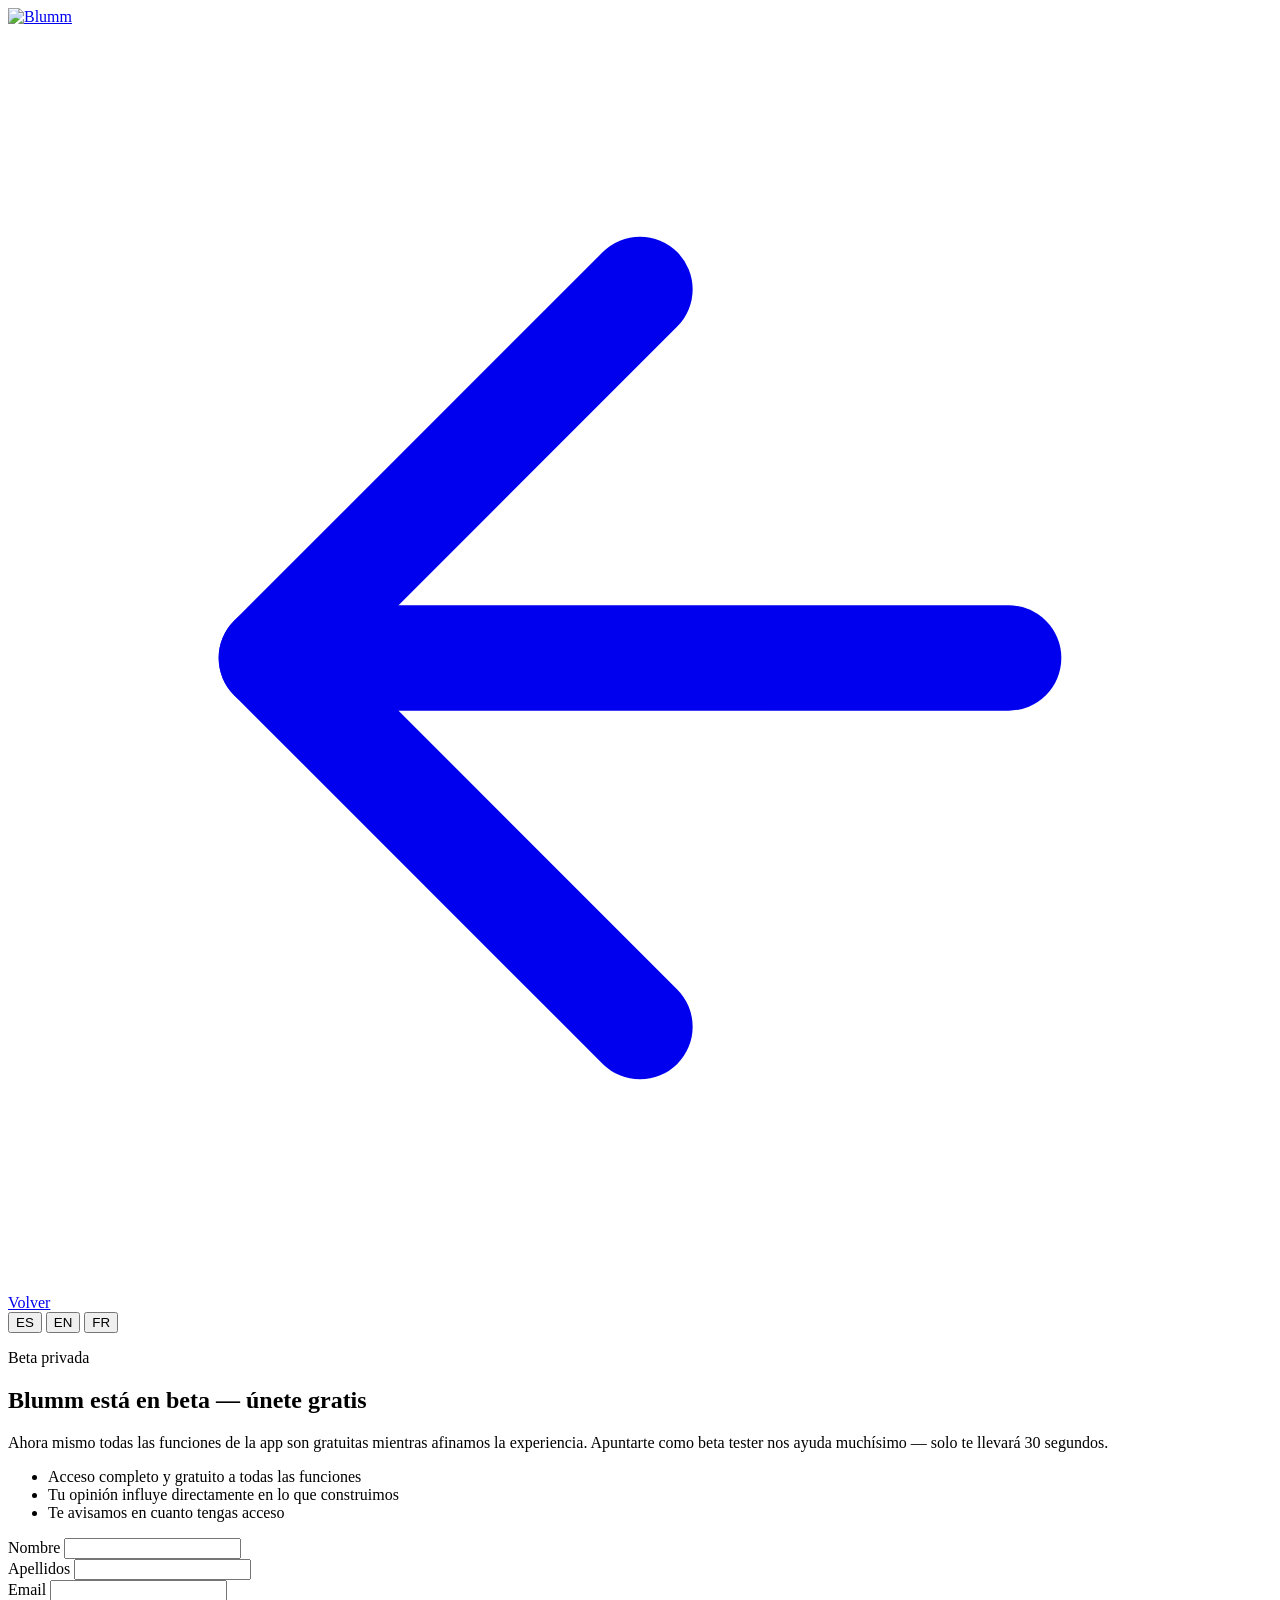
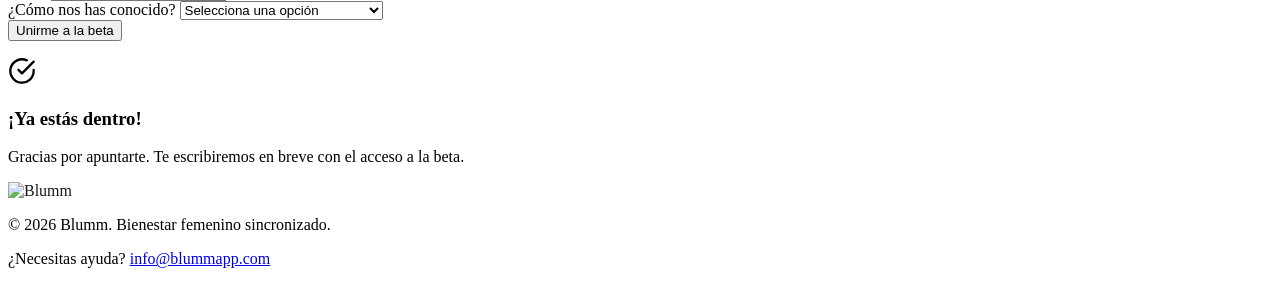
==== beta.html @ 5ee57155 "feat: instala Meta Pixel y TikTok Pixel en todas las páginas - Meta Pixel (ID 1379456450843415): cód" ====
<!doctype html>
<html lang="es">
<head>
  <meta charset="utf-8">
  <meta name="viewport" content="width=device-width, initial-scale=1">
  <title>Blumm · Únete a la beta</title>
  <meta name="description" content="Blumm está en fase beta — únete gratis como beta tester y ayúdanos a mejorar la app.">
  <link rel="icon" type="image/png" href="favicon.png">
  <link rel="preconnect" href="https://fonts.googleapis.com">
  <link rel="preconnect" href="https://fonts.gstatic.com" crossorigin>
  <link href="https://fonts.googleapis.com/css2?family=Bricolage+Grotesque:opsz,wght@12..96,700;12..96,800&display=swap" rel="stylesheet">
  <link rel="stylesheet" href="style.css?v=12">
  <script src="https://cdn.jsdelivr.net/npm/@supabase/supabase-js@2/dist/umd/supabase.min.js"></script>
  <!-- Meta Pixel Code -->
  <script>
    !function(f,b,e,v,n,t,s)
    {if(f.fbq)return;n=f.fbq=function(){n.callMethod?
    n.callMethod.apply(n,arguments):n.queue.push(arguments)};
    if(!f._fbq)f._fbq=n;n.push=n;n.loaded=!0;n.version='2.0';
    n.queue=[];t=b.createElement(e);t.async=!0;
    t.src=v;s=b.getElementsByTagName(e)[0];
    s.parentNode.insertBefore(t,s)}(window,document,'script',
    'https://connect.facebook.net/en_US/fbevents.js');
    fbq('init', '1379456450843415');
    fbq('track', 'PageView');
  </script>
  <noscript><img height="1" width="1" style="display:none" src="https://www.facebook.com/tr?id=1379456450843415&ev=PageView&noscript=1"/></noscript>
  <!-- End Meta Pixel Code -->
  <!-- TikTok Pixel Code Start -->
  <script>
  !function (w, d, t) {
    w.TiktokAnalyticsObject=t;var ttq=w[t]=w[t]||[];ttq.methods=["page","track","identify","instances","debug","on","off","once","ready","alias","group","enableCookie","disableCookie","holdConsent","revokeConsent","grantConsent"],ttq.setAndDefer=function(t,e){t[e]=function(){t.push([e].concat(Array.prototype.slice.call(arguments,0)))}};for(var i=0;i<ttq.methods.length;i++)ttq.setAndDefer(ttq,ttq.methods[i]);ttq.instance=function(t){for(var e=ttq._i[t]||[],n=0;n<ttq.methods.length;n++)ttq.setAndDefer(e,ttq.methods[n]);return e},ttq.load=function(e,n){var r="https://analytics.tiktok.com/i18n/pixel/events.js",o=n&&n.partner;ttq._i=ttq._i||{},ttq._i[e]=[],ttq._i[e]._u=r,ttq._t=ttq._t||{},ttq._t[e]=+new Date,ttq._o=ttq._o||{},ttq._o[e]=n||{};n=document.createElement("script");n.type="text/javascript",n.async=!0,n.src=r+"?sdkid="+e+"&lib="+t;e=document.getElementsByTagName("script")[0];e.parentNode.insertBefore(n,e)};
    ttq.load('DAFTA2RC77U4RNF8LF8G');
    ttq.page();
  }(window, document, 'ttq');
  </script>
  <!-- TikTok Pixel Code End -->
</head>
<body class="landing-body">

  <svg style="display:none" aria-hidden="true">
    <symbol id="ico-check-circle" viewBox="0 0 24 24" fill="none" stroke="currentColor" stroke-width="2" stroke-linecap="round" stroke-linejoin="round">
      <path d="M22 11.08V12a10 10 0 1 1-5.93-9.14"/><path d="m9 11 3 3L22 4"/>
    </symbol>
    <symbol id="ico-alert-circle" viewBox="0 0 24 24" fill="none" stroke="currentColor" stroke-width="2" stroke-linecap="round" stroke-linejoin="round">
      <circle cx="12" cy="12" r="10"/><line x1="12" y1="8" x2="12" y2="12"/><line x1="12" y1="16" x2="12.01" y2="16"/>
    </symbol>
    <symbol id="ico-arrow-left" viewBox="0 0 24 24" fill="none" stroke="currentColor" stroke-width="2" stroke-linecap="round" stroke-linejoin="round">
      <path d="m12 19-7-7 7-7"/><path d="M19 12H5"/>
    </symbol>
  </svg>

  <div class="page-frame">

    <!-- ── HEADER ── -->
    <header>
      <div class="brand">
        <a href="index.html" style="display:flex;align-items:center">
          <img src="blumm-logo-white.png" alt="Blumm" class="blumm-logo">
        </a>
      </div>
      <a href="index.html" class="back-link" data-i18n="back">
        <svg class="ico ico-sm" viewBox="0 0 24 24"><use href="#ico-arrow-left"/></svg>
        <span data-i18n="back">Volver</span>
      </a>
      <div class="header-right">
        <div class="lang-switcher">
          <button class="lang-btn active" id="btn-es" onclick="setLang('es')">ES</button>
          <button class="lang-btn" id="btn-en" onclick="setLang('en')">EN</button>
          <button class="lang-btn" id="btn-fr" onclick="setLang('fr')">FR</button>
        </div>
      </div>
    </header>

    <main>
      <!-- ── BETA ── -->
      <section class="beta-card">
        <div class="beta-copy">
          <p class="eyebrow" data-i18n="beta.eyebrow">Beta privada</p>
          <div class="hero-copy-content">
            <h1 data-i18n="beta.title">Blumm está en beta — únete gratis</h1>
            <p class="lead" data-i18n="beta.lead">Ahora mismo todas las funciones de la app son gratuitas mientras afinamos la experiencia. Apuntarte como beta tester nos ayuda muchísimo — solo te llevará 30 segundos.</p>
          </div>
          <ul class="beta-perks">
            <li data-i18n="beta.perk1">Acceso completo y gratuito a todas las funciones</li>
            <li data-i18n="beta.perk2">Tu opinión influye directamente en lo que construimos</li>
            <li data-i18n="beta.perk3">Te avisamos en cuanto tengas acceso</li>
          </ul>
        </div>

        <div class="beta-form-card">
          <form id="beta-form" novalidate>
            <div class="beta-field">
              <label for="beta-first-name" data-i18n="beta.form.firstName">Nombre</label>
              <input id="beta-first-name" name="first_name" type="text" autocomplete="given-name" required>
            </div>
            <div class="beta-field">
              <label for="beta-last-name" data-i18n="beta.form.lastName">Apellidos</label>
              <input id="beta-last-name" name="last_name" type="text" autocomplete="family-name" required>
            </div>
            <div class="beta-field">
              <label for="beta-email" data-i18n="beta.form.email">Email</label>
              <input id="beta-email" name="email" type="email" autocomplete="email" required>
            </div>
            <div class="beta-field">
              <label for="beta-how-heard" data-i18n="beta.form.howHeard">¿Cómo nos has conocido?</label>
              <select id="beta-how-heard" name="how_heard" required>
                <option value="" data-i18n="beta.form.howHeard.placeholder">Selecciona una opción</option>
                <option value="instagram" data-i18n="beta.form.howHeard.instagram">Instagram</option>
                <option value="tiktok" data-i18n="beta.form.howHeard.tiktok">TikTok</option>
                <option value="google" data-i18n="beta.form.howHeard.google">Google</option>
                <option value="friend" data-i18n="beta.form.howHeard.friend">Recomendación de una amiga</option>
                <option value="other" data-i18n="beta.form.howHeard.other">Otro</option>
              </select>
            </div>
            <button type="submit" class="beta-submit" id="beta-submit-btn" data-i18n="beta.form.submit">Unirme a la beta</button>
            <p class="beta-form-error hidden" id="beta-form-error"></p>
          </form>

          <div class="beta-success hidden" id="beta-success">
            <svg class="ico" viewBox="0 0 24 24" style="width:28px;height:28px;color:var(--green)"><use href="#ico-check-circle"/></svg>
            <h3 data-i18n="beta.success.title">¡Ya estás dentro!</h3>
            <p data-i18n="beta.success.text">Gracias por apuntarte. Te escribiremos en breve con el acceso a la beta.</p>
          </div>
        </div>
      </section>
    </main>

  </div><!-- /.page-frame -->

  <footer>
    <div class="container">
      <div class="footer-brand">
        <img src="blumm-logo-white.png" alt="Blumm" style="height:24px;width:auto;opacity:0.9;">
      </div>
      <p data-i18n="footer.copy">© 2026 Blumm. Bienestar femenino sincronizado.</p>
      <p class="small"><span data-i18n="footer.contact">¿Necesitas ayuda?</span> <a href="mailto:info@blummapp.com">info@blummapp.com</a></p>
    </div>
  </footer>

  <script>
    const { createClient } = supabase;
    const sb = createClient(
      'https://lpcvkzmfemxziuhdmzpx.supabase.co',
      'sb_publishable__JhEh4SY-q0NWRB5SO8-9Q_zLr_wszB'
    );

    const params = new URLSearchParams(location.search);
    const platform = params.get('platform'); // 'ios' | 'android' | null

    const BT = {
      es: {
        back: 'Volver',
        'beta.eyebrow': 'Beta privada',
        'beta.title': 'Blumm está en beta — únete gratis',
        'beta.lead': 'Ahora mismo todas las funciones de la app son gratuitas mientras afinamos la experiencia. Apuntarte como beta tester nos ayuda muchísimo — solo te llevará 30 segundos.',
        'beta.perk1': 'Acceso completo y gratuito a todas las funciones',
        'beta.perk2': 'Tu opinión influye directamente en lo que construimos',
        'beta.perk3': 'Te avisamos en cuanto tengas acceso',
        'beta.form.firstName': 'Nombre', 'beta.form.lastName': 'Apellidos', 'beta.form.email': 'Email',
        'beta.form.howHeard': '¿Cómo nos has conocido?', 'beta.form.howHeard.placeholder': 'Selecciona una opción',
        'beta.form.howHeard.instagram': 'Instagram', 'beta.form.howHeard.tiktok': 'TikTok', 'beta.form.howHeard.google': 'Google',
        'beta.form.howHeard.friend': 'Recomendación de una amiga', 'beta.form.howHeard.other': 'Otro',
        'beta.form.submit': 'Unirme a la beta',
        'beta.form.error.generic': 'Algo ha ido mal. Inténtalo de nuevo en unos minutos.',
        'beta.form.error.duplicate': 'Ese email ya está apuntado a la beta — ¡gracias!',
        'beta.success.title': '¡Ya estás dentro!',
        'beta.success.text': 'Gracias por apuntarte. Te escribiremos en breve con el acceso a la beta.',
        'footer.copy': '© 2026 Blumm. Bienestar femenino sincronizado.',
        'footer.contact': '¿Necesitas ayuda?',
      },
      en: {
        back: 'Back',
        'beta.eyebrow': 'Private beta',
        'beta.title': "Blumm is in beta — join for free",
        'beta.lead': "Right now every feature in the app is free while we polish the experience. Signing up as a beta tester helps us enormously — it only takes 30 seconds.",
        'beta.perk1': 'Full, free access to every feature',
        'beta.perk2': 'Your feedback directly shapes what we build',
        'beta.perk3': "We'll let you know as soon as you have access",
        'beta.form.firstName': 'First name', 'beta.form.lastName': 'Last name', 'beta.form.email': 'Email',
        'beta.form.howHeard': 'How did you hear about us?', 'beta.form.howHeard.placeholder': 'Select an option',
        'beta.form.howHeard.instagram': 'Instagram', 'beta.form.howHeard.tiktok': 'TikTok', 'beta.form.howHeard.google': 'Google',
        'beta.form.howHeard.friend': "A friend's recommendation", 'beta.form.howHeard.other': 'Other',
        'beta.form.submit': 'Join the beta',
        'beta.form.error.generic': 'Something went wrong. Please try again in a few minutes.',
        'beta.form.error.duplicate': "That email is already signed up for the beta — thank you!",
        'beta.success.title': "You're in!",
        'beta.success.text': "Thanks for signing up. We'll email you shortly with beta access.",
        'footer.copy': '© 2026 Blumm. Femme wellness, synchronised.',
        'footer.contact': 'Need help?',
      },
      fr: {
        back: 'Retour',
        'beta.eyebrow': 'Bêta privée',
        'beta.title': 'Blumm est en bêta — inscris-toi gratuitement',
        'beta.lead': "En ce moment, toutes les fonctionnalités de l'app sont gratuites pendant qu'on peaufine l'expérience. T'inscrire comme testeuse nous aide énormément — ça ne prend que 30 secondes.",
        'beta.perk1': 'Accès complet et gratuit à toutes les fonctionnalités',
        'beta.perk2': "Ton avis influence directement ce qu'on construit",
        'beta.perk3': "On te préviendra dès que tu auras accès",
        'beta.form.firstName': 'Prénom', 'beta.form.lastName': 'Nom', 'beta.form.email': 'Email',
        'beta.form.howHeard': 'Comment nous as-tu connus ?', 'beta.form.howHeard.placeholder': 'Choisis une option',
        'beta.form.howHeard.instagram': 'Instagram', 'beta.form.howHeard.tiktok': 'TikTok', 'beta.form.howHeard.google': 'Google',
        'beta.form.howHeard.friend': "Recommandation d'une amie", 'beta.form.howHeard.other': 'Autre',
        'beta.form.submit': 'Rejoindre la bêta',
        'beta.form.error.generic': "Une erreur s'est produite. Réessaie dans quelques minutes.",
        'beta.form.error.duplicate': 'Cet email est déjà inscrit à la bêta — merci !',
        'beta.success.title': "C'est fait !",
        'beta.success.text': "Merci de ton inscription. On t'écrira bientôt avec l'accès à la bêta.",
        'footer.copy': '© 2026 Blumm. Bien-être féminin synchronisé.',
        'footer.contact': "Besoin d'aide ?",
      }
    };

    function setLang(lang) {
      localStorage.setItem('meirins_lang', lang);
      document.documentElement.lang = lang;
      document.querySelectorAll('[data-i18n]').forEach(el => {
        const key = el.dataset.i18n;
        if (BT[lang] && BT[lang][key]) el.textContent = BT[lang][key];
      });
      ['es','en','fr'].forEach(l => {
        const btn = document.getElementById('btn-' + l);
        if (btn) btn.classList.toggle('active', l === lang);
      });
      currentLang = lang;
    }

    let currentLang = 'es';
    const saved = localStorage.getItem('meirins_lang');
    const browser = navigator.language?.slice(0,2);
    const initial = (saved && BT[saved]) ? saved : (BT[browser] ? browser : 'es');
    setLang(initial);

    // ── Form submit ──
    const form = document.getElementById('beta-form');
    const submitBtn = document.getElementById('beta-submit-btn');
    const errorEl = document.getElementById('beta-form-error');

    form.addEventListener('submit', async (e) => {
      e.preventDefault();
      errorEl.classList.add('hidden');
      submitBtn.disabled = true;
      const originalText = submitBtn.textContent;
      submitBtn.textContent = '…';

      const first_name = document.getElementById('beta-first-name').value.trim();
      const last_name = document.getElementById('beta-last-name').value.trim();
      const email = document.getElementById('beta-email').value.trim();
      const how_heard = document.getElementById('beta-how-heard').value;

      const { error } = await sb.from('beta_testers').insert({
        first_name, last_name, email, how_heard,
        platform: platform || null,
        locale: currentLang,
      });

      if (error) {
        submitBtn.disabled = false;
        submitBtn.textContent = originalText;
        const isDuplicate = error.code === '23505';
        errorEl.textContent = BT[currentLang][isDuplicate ? 'beta.form.error.duplicate' : 'beta.form.error.generic'];
        errorEl.classList.remove('hidden');
        return;
      }

      form.classList.add('hidden');
      document.getElementById('beta-success').classList.remove('hidden');
    });
  </script>
</body>
</html>
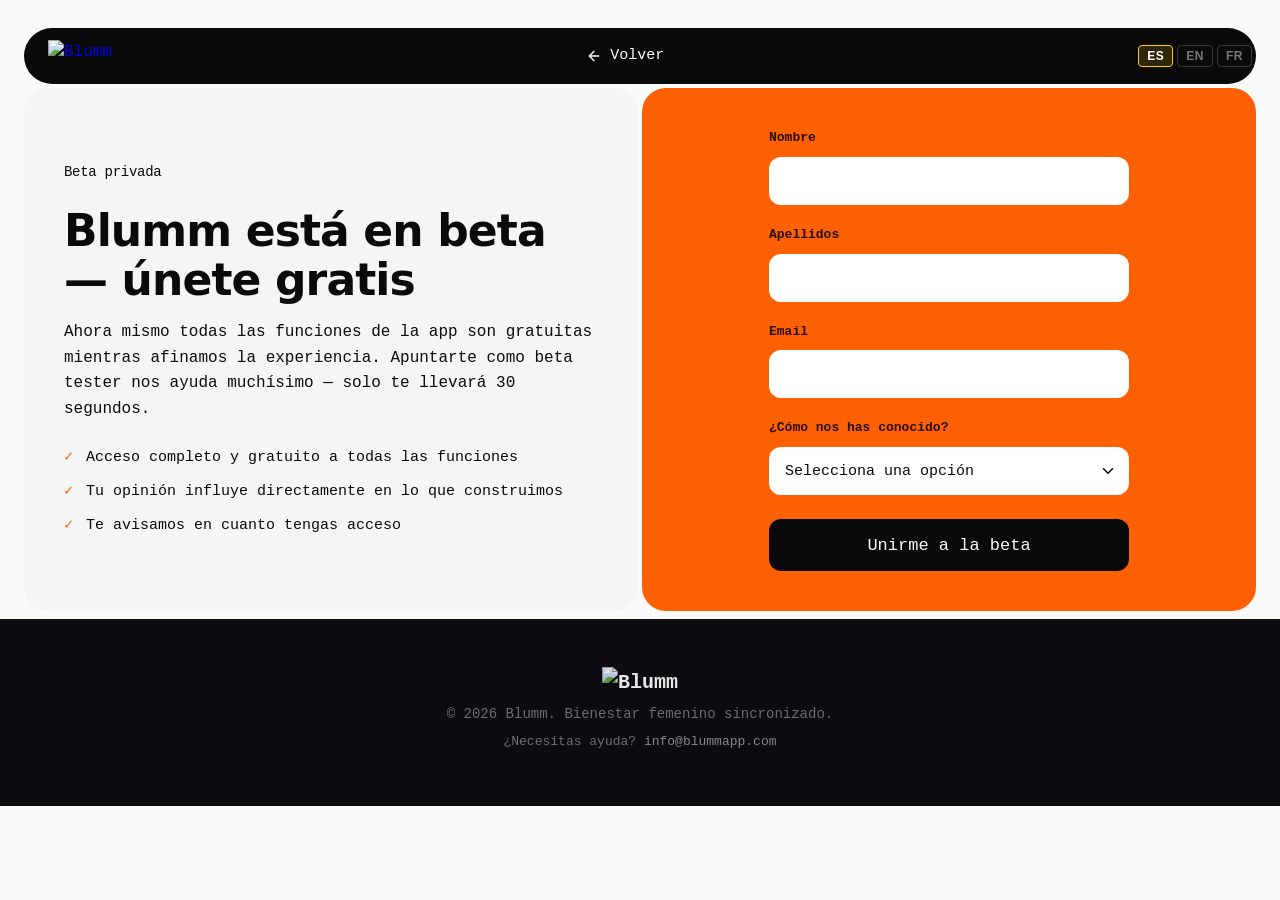
==== commit f2a26475: "feat: sección CTA con flor animada por scroll (scroll-scrub) Reemplaza el vídeo estático del CTA fin" ====
--- a/beta.html
+++ b/beta.html
@@ -9,7 +9,7 @@
   <link rel="preconnect" href="https://fonts.googleapis.com">
   <link rel="preconnect" href="https://fonts.gstatic.com" crossorigin>
   <link href="https://fonts.googleapis.com/css2?family=Bricolage+Grotesque:opsz,wght@12..96,700;12..96,800&display=swap" rel="stylesheet">
-  <link rel="stylesheet" href="style.css?v=12">
+  <link rel="stylesheet" href="style.css?v=13">
   <script src="https://cdn.jsdelivr.net/npm/@supabase/supabase-js@2/dist/umd/supabase.min.js"></script>
   <!-- Meta Pixel Code -->
   <script>
--- a/style.css
+++ b/style.css
@@ -0,0 +1,1021 @@
+/* ═══════════════════════════════════════════════════════════════════
+   Meirins · Design system v3
+   ═══════════════════════════════════════════════════════════════════ */
+
+*, *::before, *::after { box-sizing: border-box; margin: 0; padding: 0; }
+
+.hidden { display: none !important; }
+
+:root {
+  /* Brand palette */
+  --ink:         #0C0C10;
+  --ink-2:       #18181F;
+  --ink-mid:     #44444F;
+  --muted:       #88889A;
+  --cream:       #FAFAF8;
+  --white:       #FFFFFF;
+  --green:       #00B86B;
+  --green-dim:   #009A58;
+  --green-light: #E5FBF2;
+  --rose:        #F06B88;
+  --rose-light:  #FFF0F5;
+  --amber:       #F5B800;
+  --amber-light: #FFFBEA;
+
+  /* Legacy tokens — used by legal pages */
+  --blue:        #1A56DB;
+  --blue-light:  #EFF6FF;
+  --bg:          #F8FAFC;
+  --text:        #1E293B;
+  --border:      #E2E8F0;
+
+  /* Figma design system — landing v4 */
+  --neutro-950: #0a0a0a;
+  --neutro-900: #171717;
+  --neutro-800: #262626;
+  --neutro-500: #737373;
+  --neutro-200: #e5e5e5;
+  --neutro-100: #f5f5f5;
+  --neutro-50:  #fafafa;
+  --neutro-0:   #ffffff;
+  --amarillo-500: #feca04;
+  --amarillo-950: #261e01;
+  --naranja-500: #fe6004;
+  --naranja-950: #260e01;
+  --naranja-200: #ffbf9b;
+  --azul-500: #429fe7;
+  --azul-950: #0a1823;
+  --verde-200: #b6ecaf;
+  --verde-500: #49cf38;
+  --amarillo-300: #fedf68;
+
+  --rd-xxl: 32px;
+  --rd-xl: 24px;
+  --rd-l: 16px;
+  --rd-m: 12px;
+  --rd-s: 6px;
+  --rd-xs: 3px;
+
+  --font-heading: 'Bricolage Grotesque', system-ui, -apple-system, sans-serif;
+  --font-body: 'Aglet Mono', 'Courier New', monospace;
+}
+
+@font-face {
+  font-family: 'Aglet Mono';
+  src: url('fonts/AgletMono-Regular.otf') format('opentype');
+  font-weight: 400;
+  font-style: normal;
+  font-display: swap;
+}
+@font-face {
+  font-family: 'Aglet Mono';
+  src: url('fonts/AgletMono-Bold.otf') format('opentype');
+  font-weight: 700;
+  font-style: normal;
+  font-display: swap;
+}
+
+html { scroll-behavior: smooth; }
+
+body {
+  font-family: -apple-system, BlinkMacSystemFont, 'Segoe UI', Helvetica, Arial, sans-serif;
+  background: var(--cream);
+  color: var(--ink);
+  line-height: 1.6;
+  -webkit-font-smoothing: antialiased;
+}
+
+a { text-decoration: none; }
+a:focus-visible { outline: 2px solid var(--green); outline-offset: 3px; }
+
+.container {
+  max-width: 1120px;
+  margin: 0 auto;
+  padding: 0 28px;
+}
+.container.narrow { max-width: 760px; }
+
+/* ════════════════════════════════════
+   HEADER
+   ════════════════════════════════════ */
+/* Page frame — everything from the Figma "D-1440px-Landing" inset layout */
+.page-frame {
+  max-width: 1440px;
+  margin: 0 auto;
+  padding: 28px 24px 8px;
+  display: flex;
+  flex-direction: column;
+  gap: 4px;
+}
+.landing-body { font-family: var(--font-body); }
+.landing-body h1, .landing-body h2, .landing-body h3, .landing-body h4 { font-family: var(--font-heading); }
+
+header {
+  background: var(--neutro-950);
+  border-radius: var(--rd-xxl);
+  padding: 4px 4px 4px 24px;
+  min-height: 56px;
+  display: flex;
+  align-items: center;
+  justify-content: space-between;
+  gap: 16px;
+}
+.brand { display: flex; align-items: center; gap: 9px; }
+.blumm-logo { height: 32px; width: auto; display: block; }
+
+.tab-nav {
+  display: flex;
+  align-items: center;
+  background: var(--neutro-800);
+  border-radius: var(--rd-xl);
+  padding: 4px;
+  gap: 0;
+}
+.tab-nav-item {
+  display: flex;
+  align-items: center;
+  justify-content: center;
+  height: 40px;
+  padding: 0 16px;
+  border-radius: var(--rd-l);
+  color: var(--neutro-0);
+  font-size: 16px;
+  white-space: nowrap;
+  transition: background 0.15s, color 0.15s;
+}
+.tab-nav-item:hover { background: rgba(255,255,255,0.08); }
+.tab-nav-item.active { background: var(--neutro-0); color: var(--neutro-950); }
+
+.header-right { display: flex; align-items: center; gap: 14px; }
+
+.nav-download {
+  background: var(--amarillo-500);
+  color: var(--amarillo-950) !important;
+  font-weight: 700;
+  font-size: 18px;
+  padding: 12px 16px;
+  border-radius: var(--rd-xl);
+  transition: opacity 0.15s, transform 0.15s;
+}
+.nav-download:hover { opacity: 0.88; transform: translateY(-1px); }
+
+.lang-switcher {
+  display: flex;
+  gap: 4px;
+}
+.lang-btn {
+  background: transparent;
+  border: 1px solid rgba(255,255,255,0.18);
+  color: rgba(255,255,255,0.45);
+  font-size: 12px;
+  font-weight: 600;
+  padding: 3px 8px;
+  border-radius: 4px;
+  cursor: pointer;
+  letter-spacing: 0.5px;
+  transition: all 0.15s;
+}
+.lang-btn:hover { color: var(--white); border-color: rgba(255,255,255,0.5); }
+.lang-btn.active { color: var(--white); border-color: var(--amarillo-500); background: rgba(254,202,4,0.15); }
+
+/* ════════════════════════════════════
+   HERO CARD
+   ════════════════════════════════════ */
+.hero-card, .trainer-card {
+  display: flex;
+  align-items: stretch;
+  gap: 4px;
+  width: 100%;
+}
+.hero-copy {
+  flex: 1 0 0;
+  min-width: 0;
+  background: var(--neutro-100);
+  border-radius: var(--rd-xl);
+  padding: 24px;
+  display: flex;
+  flex-direction: column;
+  justify-content: space-between;
+  gap: 24px;
+}
+.eyebrow {
+  font-size: 14px;
+  color: var(--neutro-950);
+  letter-spacing: -0.02em;
+}
+.hero-copy-content { display: flex; flex-direction: column; gap: 16px; }
+.hero-copy h1 {
+  font-size: clamp(32px, 4.4vw, 64px);
+  font-weight: 700;
+  line-height: 1.1;
+  letter-spacing: -0.02em;
+  color: var(--neutro-950);
+}
+.hero-copy .lead, .trainer-copy .lead {
+  font-size: 18px;
+  line-height: 1.3;
+  letter-spacing: -0.02em;
+  max-width: 42ch;
+}
+.hero-copy .lead { color: var(--neutro-950); }
+
+/* Store buttons */
+.store-buttons { display: flex; gap: 2px; }
+.store-btn {
+  display: flex;
+  flex: 1;
+  align-items: center;
+  justify-content: center;
+  gap: 10px;
+  background: var(--neutro-900);
+  color: var(--neutro-50);
+  height: 48px;
+  padding: 0 16px;
+  border-radius: var(--rd-m);
+  font-size: 18px;
+  transition: background 0.15s;
+}
+.store-btn:hover { background: var(--neutro-800); }
+.store-icon { width: 20px; height: 20px; flex-shrink: 0; }
+.store-btn small { display: none; }
+
+/* Hero visual — floating glass widgets over photo */
+.hero-visual {
+  position: relative;
+  flex: 1 0 0;
+  min-width: 0;
+  aspect-ratio: 1 / 1;
+  border-radius: var(--rd-xl);
+  overflow: hidden;
+}
+.hero-visual-bg { position: absolute; inset: 0; width: 100%; height: 100%; object-fit: cover; }
+.glass-stack {
+  position: absolute;
+  top: 7.5%;
+  left: 50%;
+  transform: translateX(-50%);
+  width: 42%;
+  min-width: 200px;
+  max-width: 300px;
+  display: flex;
+  flex-direction: column;
+  gap: 2px;
+  padding: 4px;
+  background: rgba(255,255,255,0.2);
+  backdrop-filter: blur(20px);
+  border-radius: var(--rd-xl);
+}
+.mini-phase {
+  border-radius: 20px;
+  padding: 13px;
+  background-size: cover;
+  background-position: center;
+  display: flex;
+  flex-direction: column;
+  justify-content: space-between;
+  gap: 8px;
+  min-height: 100px;
+  color: var(--neutro-950);
+}
+.mini-phase-title {
+  font-family: var(--font-heading);
+  font-weight: 700;
+  font-size: 15px;
+  line-height: 1.15;
+}
+.tags-row { display: flex; flex-wrap: wrap; gap: 2px; }
+.tag {
+  background: var(--neutro-100);
+  color: var(--neutro-950);
+  font-size: 8px;
+  font-weight: 600;
+  letter-spacing: 0.02em;
+  text-transform: uppercase;
+  padding: 0 6px;
+  height: 13px;
+  display: inline-flex;
+  align-items: center;
+  border-radius: var(--rd-s);
+}
+.tag-blue { background: var(--azul-500); color: var(--neutro-0); }
+.tag-peach { background: var(--naranja-200); color: var(--naranja-950); }
+
+.glass-2col { display: flex; gap: 2px; }
+.stat-card {
+  flex: 1;
+  min-width: 0;
+  background: var(--neutro-100);
+  border-radius: 20px;
+  padding: 13px;
+  display: flex;
+  flex-direction: column;
+  gap: 12px;
+}
+.stat-title-row { display: flex; align-items: center; justify-content: space-between; gap: 6px; }
+.stat-title { display: flex; align-items: center; gap: 4px; font-size: 10px; color: var(--neutro-950); white-space: nowrap; overflow: hidden; text-overflow: ellipsis; }
+.ico { width: 13px; height: 13px; flex-shrink: 0; }
+.ico-chevron { width: 13px; height: 13px; color: var(--neutro-950); }
+.ico-sm { width: 16px; height: 16px; }
+.ico-xs { width: 10px; height: 10px; }
+.ico-orange { color: var(--naranja-500); }
+.ico-orange-dark { color: var(--naranja-950); }
+.ico-blue { color: var(--azul-500); }
+.ico-green { color: var(--verde-500); }
+.stat-num { font-family: var(--font-heading); font-weight: 700; font-size: 26px; line-height: 1.1; letter-spacing: -0.02em; }
+.stat-num-orange { color: var(--naranja-500); }
+.stat-num-blue { color: var(--azul-500); }
+.stat-sub { font-size: 11px; color: var(--neutro-950); margin-top: 2px; }
+.status-bar { height: 3px; border-radius: 2px; background: rgba(0,0,0,0.1); overflow: hidden; margin-top: 6px; }
+.status-bar-fill { height: 100%; border-radius: 2px; }
+.tag-row-inline { display: flex; align-items: center; gap: 4px; font-size: 11px; color: var(--neutro-950); }
+
+.meal-card {
+  background: var(--naranja-500);
+  border-radius: 20px;
+  padding: 13px;
+  display: flex;
+  flex-direction: column;
+  gap: 12px;
+}
+.meal-card .stat-title-row .stat-title, .meal-card .ico-chevron { color: var(--neutro-950); }
+.meal-eyebrow { font-size: 11px; color: var(--neutro-950); }
+.meal-title { font-family: var(--font-heading); font-weight: 700; font-size: 20px; color: var(--naranja-950); line-height: 1.15; margin-top: -6px; }
+.meal-items { list-style: none; display: flex; flex-direction: column; gap: 4px; }
+.meal-items li { font-size: 11px; color: var(--neutro-950); position: relative; padding-left: 12px; }
+.meal-items li::before { content: ''; position: absolute; left: 0; top: 7px; width: 3px; height: 3px; border-radius: 50%; background: var(--neutro-950); }
+.meal-btn {
+  background: var(--neutro-950);
+  color: var(--neutro-50);
+  border: none;
+  height: 32px;
+  border-radius: var(--rd-m);
+  font-family: var(--font-body);
+  font-size: 12px;
+  cursor: pointer;
+}
+
+/* ════════════════════════════════════
+   FEATURE PHOTO CARDS
+   ════════════════════════════════════ */
+.feature-cards-row { display: flex; gap: 4px; width: 100%; }
+.photo-card {
+  position: relative;
+  flex: 1 0 0;
+  min-width: 0;
+  height: 480px;
+  border-radius: var(--rd-xl);
+  overflow: hidden;
+  padding: 16px;
+  display: flex;
+  flex-direction: column;
+  justify-content: space-between;
+}
+.photo-card-bg { position: absolute; inset: 0; width: 100%; height: 100%; object-fit: cover; z-index: 0; }
+.photo-card-tag {
+  position: relative;
+  z-index: 1;
+  display: flex;
+  align-items: center;
+  gap: 8px;
+  font-size: 14px;
+  color: var(--neutro-950);
+  background: rgba(255,255,255,0.55);
+  align-self: flex-start;
+  padding: 6px 12px;
+  border-radius: var(--rd-l);
+}
+.photo-card-glass {
+  position: relative;
+  z-index: 1;
+  background: rgba(255,255,255,0.2);
+  backdrop-filter: blur(20px);
+  border-radius: var(--rd-l);
+  padding: 16px;
+  color: var(--neutro-0);
+  display: flex;
+  flex-direction: column;
+  gap: 12px;
+}
+.photo-card-glass h3 { font-size: 24px; font-weight: 700; line-height: 1.15; }
+.photo-card-glass p { font-size: 14px; line-height: 1.4; opacity: 0.92; }
+
+/* ════════════════════════════════════
+   FUNCIONALIDADES / BENTO
+   ════════════════════════════════════ */
+.funcionalidades-card {
+  background: var(--neutro-100);
+  border-radius: var(--rd-xl);
+  padding: 24px;
+  display: flex;
+  flex-direction: column;
+  gap: 40px;
+}
+.funcionalidades-heading { display: flex; flex-direction: column; gap: 16px; max-width: 700px; }
+.funcionalidades-heading h2 {
+  font-size: clamp(28px, 3.4vw, 48px);
+  font-weight: 700;
+  letter-spacing: -0.02em;
+  line-height: 1.1;
+  color: var(--neutro-950);
+}
+.funcionalidades-heading .lead { font-size: 18px; line-height: 1.3; color: var(--neutro-950); }
+
+.bento-grid {
+  display: grid;
+  grid-template-columns: repeat(3, 1fr);
+  gap: 4px;
+}
+.bento-card {
+  background: var(--neutro-0);
+  border-radius: var(--rd-xl);
+  padding: 16px;
+  display: flex;
+  flex-direction: column;
+  gap: 16px;
+}
+.bento-img {
+  aspect-ratio: 4 / 3;
+  border-radius: var(--rd-xl);
+  background: var(--verde-200) center / cover no-repeat;
+  width: 100%;
+}
+.bento-card h4 { font-family: var(--font-heading); font-size: 24px; font-weight: 700; letter-spacing: -0.01em; line-height: 1.2; color: var(--neutro-950); }
+.bento-card p { font-size: 16px; line-height: 1.3; color: var(--neutro-950); }
+
+/* ════════════════════════════════════
+   QUIÉNES SOMOS / TEAM
+   ════════════════════════════════════ */
+.team-card {
+  background: var(--neutro-100);
+  border-radius: var(--rd-xl);
+  padding: 24px;
+  display: flex;
+  flex-direction: column;
+  gap: 40px;
+}
+.team-grid {
+  display: grid;
+  grid-template-columns: repeat(2, 1fr);
+  gap: 4px;
+}
+.team-member-card {
+  background: var(--neutro-0);
+  border-radius: var(--rd-xl);
+  padding: 24px;
+  display: flex;
+  gap: 20px;
+  align-items: flex-start;
+}
+.team-avatar {
+  flex-shrink: 0;
+  width: 64px;
+  height: 64px;
+  border-radius: var(--rd-l);
+  display: flex;
+  align-items: center;
+  justify-content: center;
+  font-family: var(--font-heading);
+  font-weight: 700;
+  font-size: 20px;
+  color: var(--neutro-0);
+}
+.team-avatar-orange { background: var(--naranja-500); }
+.team-avatar-blue { background: var(--azul-500); }
+.team-info { display: flex; flex-direction: column; gap: 4px; }
+.team-info h4 { font-family: var(--font-heading); font-size: 20px; font-weight: 700; color: var(--neutro-950); }
+.team-role { font-size: 13px; font-weight: 700; color: var(--neutro-500); text-transform: uppercase; letter-spacing: 0.04em; margin-bottom: 4px; }
+.team-bio { font-size: 15px; line-height: 1.4; color: var(--neutro-950); }
+.team-linkedin { display: inline-block; margin-top: 8px; font-size: 14px; font-weight: 700; color: var(--azul-500); }
+.team-linkedin:hover { text-decoration: underline; }
+
+/* ════════════════════════════════════
+   TRAINER CARD
+   ════════════════════════════════════ */
+.trainer-copy {
+  flex: 1 0 0;
+  min-width: 0;
+  background: var(--azul-500);
+  border-radius: var(--rd-xl);
+  padding: 24px;
+  display: flex;
+  flex-direction: column;
+  justify-content: space-between;
+  gap: 24px;
+  color: var(--azul-950);
+}
+.eyebrow-on-blue { color: var(--azul-950); }
+.trainer-copy h2 {
+  font-size: clamp(30px, 4.4vw, 64px);
+  font-weight: 700;
+  letter-spacing: -0.02em;
+  line-height: 1.1;
+}
+.trainer-copy .lead { color: var(--azul-950); }
+.trainer-btn {
+  display: flex;
+  align-items: center;
+  justify-content: center;
+  background: var(--neutro-900);
+  color: var(--neutro-50);
+  font-size: 18px;
+  height: 48px;
+  border-radius: var(--rd-m);
+  transition: background 0.15s;
+}
+.trainer-btn:hover { background: var(--neutro-800); }
+
+/* Floating calendar / program / session widgets */
+.calendar-card { background: var(--neutro-100); border-radius: 20px; padding: 13px; }
+.calendar-header { display: flex; align-items: center; justify-content: space-between; font-size: 10px; text-transform: uppercase; letter-spacing: 0.02em; color: var(--neutro-950); margin-bottom: 6px; }
+.calendar-header .ico { color: var(--neutro-950); }
+.calendar-week { display: flex; justify-content: space-between; margin-bottom: 4px; }
+.calendar-week span { flex: 1; text-align: center; font-size: 8px; text-transform: uppercase; color: var(--neutro-500); }
+.calendar-days { display: flex; flex-wrap: wrap; gap: 4px; }
+.cal-day {
+  width: 34px; height: 34px;
+  border-radius: var(--rd-xs);
+  background: var(--neutro-0);
+  display: flex; align-items: center; justify-content: center;
+  font-size: 10px; color: var(--neutro-950);
+}
+.cal-day-active {
+  outline: 1px solid var(--neutro-950);
+  outline-offset: -1px;
+  box-shadow: 0 0 10px 4px var(--amarillo-300);
+}
+
+.mini-program {
+  border-radius: 20px;
+  padding: 13px;
+  min-height: 56px;
+  background-size: cover;
+  background-position: center;
+  display: flex;
+  flex-direction: column;
+  justify-content: center;
+  color: var(--neutro-950);
+}
+.mini-program-eyebrow { font-size: 10px; }
+.mini-program-title { font-family: var(--font-heading); font-weight: 700; font-size: 15px; }
+
+.session-card { background: var(--neutro-100); border-radius: 20px; padding: 13px; display: flex; flex-direction: column; gap: 12px; }
+.stat-sub-label { font-size: 11px; color: var(--naranja-950); margin-top: -4px; }
+.session-list { list-style: none; display: flex; flex-direction: column; }
+.session-list li { display: flex; align-items: center; gap: 6px; padding: 13px 0; border-bottom: 1px solid var(--neutro-200); font-size: 13px; color: var(--neutro-950); }
+.session-list li b { margin-left: auto; font-weight: 700; }
+.session-list li.done { color: var(--neutro-500); }
+.check-box { width: 16px; height: 16px; border-radius: 5px; border: 1px solid var(--neutro-500); flex-shrink: 0; display: flex; align-items: center; justify-content: center; }
+.session-list li.done .check-box { background: var(--neutro-800); border-color: var(--neutro-800); color: var(--neutro-0); }
+.session-actions { display: flex; gap: 2px; }
+.session-actions .ico { width: 19px; height: 19px; color: var(--neutro-950); flex: 1; }
+
+/* ════════════════════════════════════
+   CTA SCROLL (flor animada por scroll — a pantalla completa)
+   ════════════════════════════════════ */
+.cta-scroll-wrapper {
+  position: relative;
+  height: 400vh; /* distancia de scroll que controla la animación */
+}
+.cta-scroll-sticky {
+  position: sticky;
+  top: 0;
+  height: 100vh;
+  width: 100%;
+  overflow: hidden;
+  display: flex;
+  align-items: center;
+  justify-content: center;
+  background: var(--neutro-950);
+}
+.cta-scroll-canvas {
+  position: absolute;
+  top: 0;
+  left: 0;
+  width: 100%;
+  height: 100%;
+  display: block;
+}
+.cta-scroll-btn {
+  position: relative;
+  z-index: 2;
+  display: inline-flex;
+  align-items: center;
+  justify-content: center;
+  gap: 8px;
+  height: 56px;
+  padding: 0 24px;
+  background: var(--neutro-0);
+  border: 1.5px solid var(--neutro-950);
+  border-radius: var(--rd-m);
+  font-size: 18px;
+  color: var(--neutro-950);
+  white-space: nowrap;
+  opacity: 0;
+  transform: translateY(16px) scale(0.96);
+  pointer-events: none;
+  transition: opacity 0.3s ease, transform 0.3s ease;
+}
+.cta-scroll-btn.is-visible { opacity: 1; transform: translateY(0) scale(1); pointer-events: auto; }
+.cta-scroll-btn:hover { background: var(--neutro-950); color: var(--neutro-0); }
+
+.cta-loader {
+  position: absolute;
+  z-index: 3;
+  inset: 0;
+  display: flex;
+  align-items: center;
+  justify-content: center;
+  background: var(--neutro-950);
+  color: var(--neutro-0);
+  font-size: 14px;
+  letter-spacing: 0.03em;
+  text-transform: uppercase;
+  transition: opacity 0.4s ease;
+}
+.cta-loader.is-hidden { opacity: 0; pointer-events: none; }
+
+/* ════════════════════════════════════
+   BETA SIGNUP PAGE
+   ════════════════════════════════════ */
+.back-link {
+  display: flex;
+  align-items: center;
+  gap: 8px;
+  color: var(--neutro-0);
+  font-size: 15px;
+}
+.back-link:hover { opacity: 0.8; }
+
+.beta-card {
+  display: flex;
+  align-items: stretch;
+  gap: 4px;
+  width: 100%;
+}
+.beta-copy {
+  flex: 1 0 0;
+  min-width: 0;
+  background: var(--neutro-100);
+  border-radius: var(--rd-xl);
+  padding: 40px;
+  display: flex;
+  flex-direction: column;
+  gap: 24px;
+  justify-content: center;
+}
+.beta-copy h1 {
+  font-family: var(--font-heading);
+  font-size: clamp(28px, 3.6vw, 44px);
+  font-weight: 700;
+  line-height: 1.1;
+  letter-spacing: -0.02em;
+  color: var(--neutro-950);
+}
+.beta-perks { list-style: none; display: flex; flex-direction: column; gap: 10px; }
+.beta-perks li {
+  position: relative;
+  padding-left: 22px;
+  font-size: 15px;
+  color: var(--neutro-950);
+}
+.beta-perks li::before {
+  content: '✓';
+  position: absolute;
+  left: 0;
+  top: 0;
+  color: var(--naranja-500);
+  font-weight: 700;
+}
+
+.beta-form-card {
+  flex: 1 0 0;
+  min-width: 0;
+  background: var(--naranja-500);
+  border-radius: var(--rd-xl);
+  padding: 40px;
+  display: flex;
+  align-items: center;
+  justify-content: center;
+}
+#beta-form { width: 100%; max-width: 360px; display: flex; flex-direction: column; gap: 20px; }
+.beta-field { display: flex; flex-direction: column; gap: 8px; }
+.beta-field label { font-size: 13px; font-weight: 700; color: var(--naranja-950); }
+.beta-field input, .beta-field select {
+  height: 48px;
+  padding: 0 16px;
+  border-radius: var(--rd-m);
+  border: none;
+  background: var(--neutro-0);
+  color: var(--neutro-950);
+  font-family: var(--font-body);
+  font-size: 15px;
+}
+.beta-field select { appearance: none; background-image: url("data:image/svg+xml,%3Csvg xmlns='http://www.w3.org/2000/svg' width='24' height='24' viewBox='0 0 24 24' fill='none' stroke='%230A0A0A' stroke-width='2' stroke-linecap='round' stroke-linejoin='round'%3E%3Cpath d='m6 9 6 6 6-6'/%3E%3C/svg%3E"); background-repeat: no-repeat; background-position: right 12px center; background-size: 18px; padding-right: 40px; }
+.beta-field input:focus, .beta-field select:focus { outline: 2px solid var(--neutro-950); outline-offset: 1px; }
+.beta-submit {
+  height: 52px;
+  border: none;
+  border-radius: var(--rd-m);
+  background: var(--neutro-950);
+  color: var(--neutro-50);
+  font-family: var(--font-body);
+  font-size: 17px;
+  cursor: pointer;
+  margin-top: 4px;
+  transition: background 0.15s;
+}
+.beta-submit:hover { background: var(--neutro-800); }
+.beta-submit:disabled { opacity: 0.6; cursor: default; }
+.beta-form-error {
+  font-size: 13px;
+  color: var(--naranja-950);
+  background: var(--neutro-0);
+  border-radius: var(--rd-s);
+  padding: 8px 12px;
+}
+.beta-success {
+  width: 100%;
+  max-width: 360px;
+  display: flex;
+  flex-direction: column;
+  align-items: flex-start;
+  gap: 8px;
+}
+.beta-success h3 { font-family: var(--font-heading); font-size: 22px; font-weight: 700; color: var(--naranja-950); }
+.beta-success p { font-size: 15px; color: var(--naranja-950); }
+
+.beta-download-card {
+  background: var(--neutro-100);
+  border-radius: var(--rd-xl);
+  padding: 24px;
+  display: flex;
+  flex-direction: column;
+  gap: 16px;
+}
+.beta-download-label { font-size: 15px; color: var(--neutro-950); }
+.beta-download-card .store-buttons { max-width: 480px; }
+.store-btn-primary { background: var(--neutro-950); box-shadow: 0 0 0 2px var(--amarillo-500); }
+
+/* ════════════════════════════════════
+   LEGAL SECTION
+   ════════════════════════════════════ */
+.legal {
+  padding: 80px 0;
+  background: var(--white);
+  border-top: 1px solid var(--border);
+}
+.legal h2 {
+  font-size: clamp(26px, 3vw, 38px);
+  font-weight: 700;
+  letter-spacing: -0.02em;
+  text-align: center;
+  margin-bottom: 36px;
+  color: var(--ink);
+}
+.legal-links {
+  display: flex;
+  flex-direction: column;
+  gap: 10px;
+  max-width: 620px;
+  margin: 0 auto;
+}
+.legal-card {
+  display: flex;
+  align-items: center;
+  gap: 16px;
+  background: var(--cream);
+  border-radius: 16px;
+  padding: 20px 22px;
+  color: var(--ink);
+  border: 1.5px solid var(--border);
+  transition: border-color 0.15s, background 0.15s, transform 0.15s;
+}
+.legal-card:hover {
+  border-color: var(--green);
+  background: var(--green-light);
+  transform: translateX(4px);
+}
+.legal-icon {
+  display: flex;
+  align-items: center;
+  justify-content: center;
+  width: 44px;
+  height: 44px;
+  flex-shrink: 0;
+  border-radius: 12px;
+  background: var(--green-light);
+}
+.legal-icon svg { width: 22px; height: 22px; fill: none; stroke: var(--green-dim); stroke-width: 2; stroke-linecap: round; stroke-linejoin: round; }
+.legal-card:hover .legal-icon { background: var(--white); }
+.legal-card div { flex: 1; }
+.legal-card h4 { font-size: 15px; font-weight: 700; margin-bottom: 2px; color: var(--ink); }
+.legal-card p { font-size: 13px; color: var(--muted); line-height: 1.4; }
+.arrow { color: var(--green); font-weight: 700; font-size: 18px; flex-shrink: 0; }
+
+/* ════════════════════════════════════
+   FOOTER
+   ════════════════════════════════════ */
+footer {
+  background: var(--ink);
+  padding: 48px 0;
+  text-align: center;
+  margin-top: 0;
+}
+.footer-brand {
+  display: flex;
+  align-items: center;
+  justify-content: center;
+  gap: 8px;
+  font-size: 20px;
+  margin-bottom: 12px;
+  color: var(--white);
+  font-weight: 700;
+}
+footer p { color: rgba(255,255,255,0.4); font-size: 14px; margin-bottom: 6px; }
+footer .small { font-size: 13px; }
+footer a { color: rgba(255,255,255,0.5); transition: color 0.15s; }
+footer a:hover { color: var(--white); }
+
+/* ════════════════════════════════════
+   HAMBURGER
+   ════════════════════════════════════ */
+.hamburger {
+  display: none;
+  flex-direction: column;
+  gap: 5px;
+  background: none;
+  border: none;
+  cursor: pointer;
+  padding: 4px;
+}
+.hamburger span {
+  display: block;
+  width: 24px;
+  height: 2px;
+  background: var(--white);
+  border-radius: 2px;
+  transition: all 0.2s;
+}
+.hamburger.open span:nth-child(1) { transform: translateY(7px) rotate(45deg); }
+.hamburger.open span:nth-child(2) { opacity: 0; }
+.hamburger.open span:nth-child(3) { transform: translateY(-7px) rotate(-45deg); }
+
+/* ════════════════════════════════════
+   LEGAL DOC PAGES (privacy, terms, support, delete-account)
+   ════════════════════════════════════ */
+.legal-doc-card {
+  background: var(--neutro-100);
+  border-radius: var(--rd-xl);
+  padding: 40px;
+}
+.legal-doc-langnav {
+  display: flex;
+  flex-wrap: wrap;
+  gap: 8px;
+  margin-bottom: 32px;
+}
+.legal-doc-langnav a {
+  background: var(--neutro-0);
+  color: var(--neutro-950);
+  font-size: 14px;
+  font-weight: 700;
+  padding: 8px 16px;
+  border-radius: var(--rd-m);
+  transition: background 0.15s;
+}
+.legal-doc-langnav a:hover { background: var(--naranja-200); }
+.legal-doc-langnav a.active { background: var(--naranja-500); color: var(--naranja-950); }
+
+.legal-doc-card h2 {
+  font-family: var(--font-heading);
+  font-size: clamp(26px, 3.4vw, 36px);
+  font-weight: 700;
+  letter-spacing: -0.02em;
+  color: var(--neutro-950);
+  margin-bottom: 4px;
+}
+.legal-doc-card .date { font-size: 13px; color: var(--neutro-500); margin-bottom: 28px; }
+.legal-doc-card section { margin-bottom: 8px; }
+.legal-doc-card h3 {
+  font-family: var(--font-heading);
+  font-size: 18px;
+  font-weight: 700;
+  color: var(--neutro-950);
+  margin: 28px 0 10px;
+}
+.legal-doc-card p { font-size: 15px; line-height: 1.7; color: var(--neutro-950); margin-bottom: 12px; }
+.legal-doc-card ul { padding-left: 20px; margin-bottom: 12px; }
+.legal-doc-card li { font-size: 15px; line-height: 1.7; color: var(--neutro-950); margin-bottom: 6px; }
+.legal-doc-card strong { color: var(--neutro-950); }
+.legal-doc-card a:not(.legal-doc-langnav a):not(.back-link) { color: var(--azul-500); font-weight: 700; }
+
+.legal-doc-card table {
+  width: 100%;
+  border-collapse: collapse;
+  margin: 16px 0;
+  font-size: 14px;
+  background: var(--neutro-0);
+  border-radius: var(--rd-l);
+  overflow: hidden;
+}
+.legal-doc-card th, .legal-doc-card td { padding: 12px 14px; text-align: left; border-bottom: 1px solid var(--neutro-200); }
+.legal-doc-card th { background: var(--neutro-100); font-weight: 700; }
+.legal-doc-card tr:last-child td { border-bottom: 0; }
+
+.legal-doc-card hr { border: none; border-top: 1px solid var(--neutro-200); margin: 48px 0; }
+
+/* Support page: FAQ / contact cards */
+.lang-section { display: none; }
+.lang-section.active { display: block; }
+.legal-doc-card .lead { font-size: 16px; line-height: 1.6; color: var(--neutro-950); margin-bottom: 28px; }
+.legal-doc-card .card {
+  background: var(--neutro-0);
+  border-radius: var(--rd-l);
+  padding: 24px 28px;
+  margin-bottom: 12px;
+}
+.legal-doc-card .card h3 { font-family: var(--font-heading); font-size: 16px; font-weight: 700; color: var(--neutro-950); margin-bottom: 8px; }
+.legal-doc-card .card p { margin-bottom: 0; }
+.faq-item { border-bottom: 1px solid var(--neutro-200); padding: 16px 0; }
+.faq-item:last-child { border-bottom: none; padding-bottom: 0; }
+.faq-q { font-size: 15px; font-weight: 700; color: var(--neutro-950); margin-bottom: 4px; }
+.faq-a { font-size: 14px; line-height: 1.6; color: var(--neutro-950); margin-bottom: 0; }
+.legal-doc-card .card ol { padding-left: 20px; margin-top: 8px; }
+.legal-doc-card .card ol li { font-size: 15px; line-height: 1.7; color: var(--neutro-950); }
+.legal-doc-card .card p:last-child { margin-bottom: 0; }
+.warning { background: var(--rose-light); border-left: 3px solid var(--rose); border-radius: var(--rd-l); padding: 16px 20px; margin-top: 12px; }
+.warning p { color: #9F1239; font-size: 14px; margin-bottom: 0 !important; }
+
+.contact-box {
+  background: var(--neutro-0);
+  border-left: 3px solid var(--naranja-500);
+  border-radius: var(--rd-l);
+  padding: 20px 24px;
+  margin-top: 24px;
+}
+.contact-box p { margin: 0; }
+
+.medical-disclaimer, .warning-box {
+  background: var(--naranja-200);
+  border-left: 3px solid var(--naranja-500);
+  padding: 18px 22px;
+  border-radius: var(--rd-l);
+  margin-bottom: 24px;
+}
+.medical-disclaimer strong, .warning-box strong { display: block; color: var(--naranja-950); font-size: 15px; margin-bottom: 6px; }
+.medical-disclaimer p, .warning-box p { color: var(--naranja-950); font-size: 14px; margin: 0; }
+
+/* ════════════════════════════════════
+   RESPONSIVE
+   ════════════════════════════════════ */
+@media (max-width: 900px) {
+  .hero-card, .trainer-card, .beta-card { flex-direction: column; }
+  .beta-card { gap: 16px; }
+  .beta-copy, .beta-form-card { padding: 28px; }
+  .hero-visual { display: none; }
+  .feature-cards-row { flex-direction: column; }
+  .photo-card { flex: 0 0 auto; height: 340px; }
+  .bento-grid { grid-template-columns: repeat(2, 1fr); }
+  .team-grid { grid-template-columns: 1fr; }
+  .team-member-card { flex-direction: column; }
+}
+
+@media (max-width: 720px) {
+  .page-frame { padding: 16px 16px 8px; }
+  .funcionalidades-card { padding: 20px; }
+  .bento-grid { grid-template-columns: 1fr; }
+  .legal-doc-card { padding: 24px; }
+  .legal-doc-card hr { margin: 32px 0; }
+}
+
+@media (max-width: 640px) {
+  .hamburger { display: flex; }
+  header { position: relative; }
+
+  #main-nav.tab-nav {
+    display: none;
+    position: absolute;
+    top: 100%;
+    left: 0; right: 0;
+    margin-top: 4px;
+    background: var(--neutro-900);
+    border-radius: var(--rd-l);
+    flex-direction: column;
+    padding: 8px;
+    gap: 4px;
+    box-shadow: 0 12px 32px rgba(0,0,0,0.3);
+    z-index: 100;
+  }
+  #main-nav.tab-nav.open { display: flex; }
+  .tab-nav-item { width: 100%; justify-content: flex-start; padding: 10px 12px; }
+  .header-right { gap: 8px; }
+  .lang-switcher { display: none; }
+
+  .store-buttons { flex-direction: column; }
+  .funcionalidades-card { gap: 24px; }
+  .legal { padding: 56px 0; }
+
+  .legal-page { padding: 32px 0 50px; }
+  .legal-page table { font-size: 13px; }
+  .legal-page th, .legal-page td { padding: 10px; }
+}
